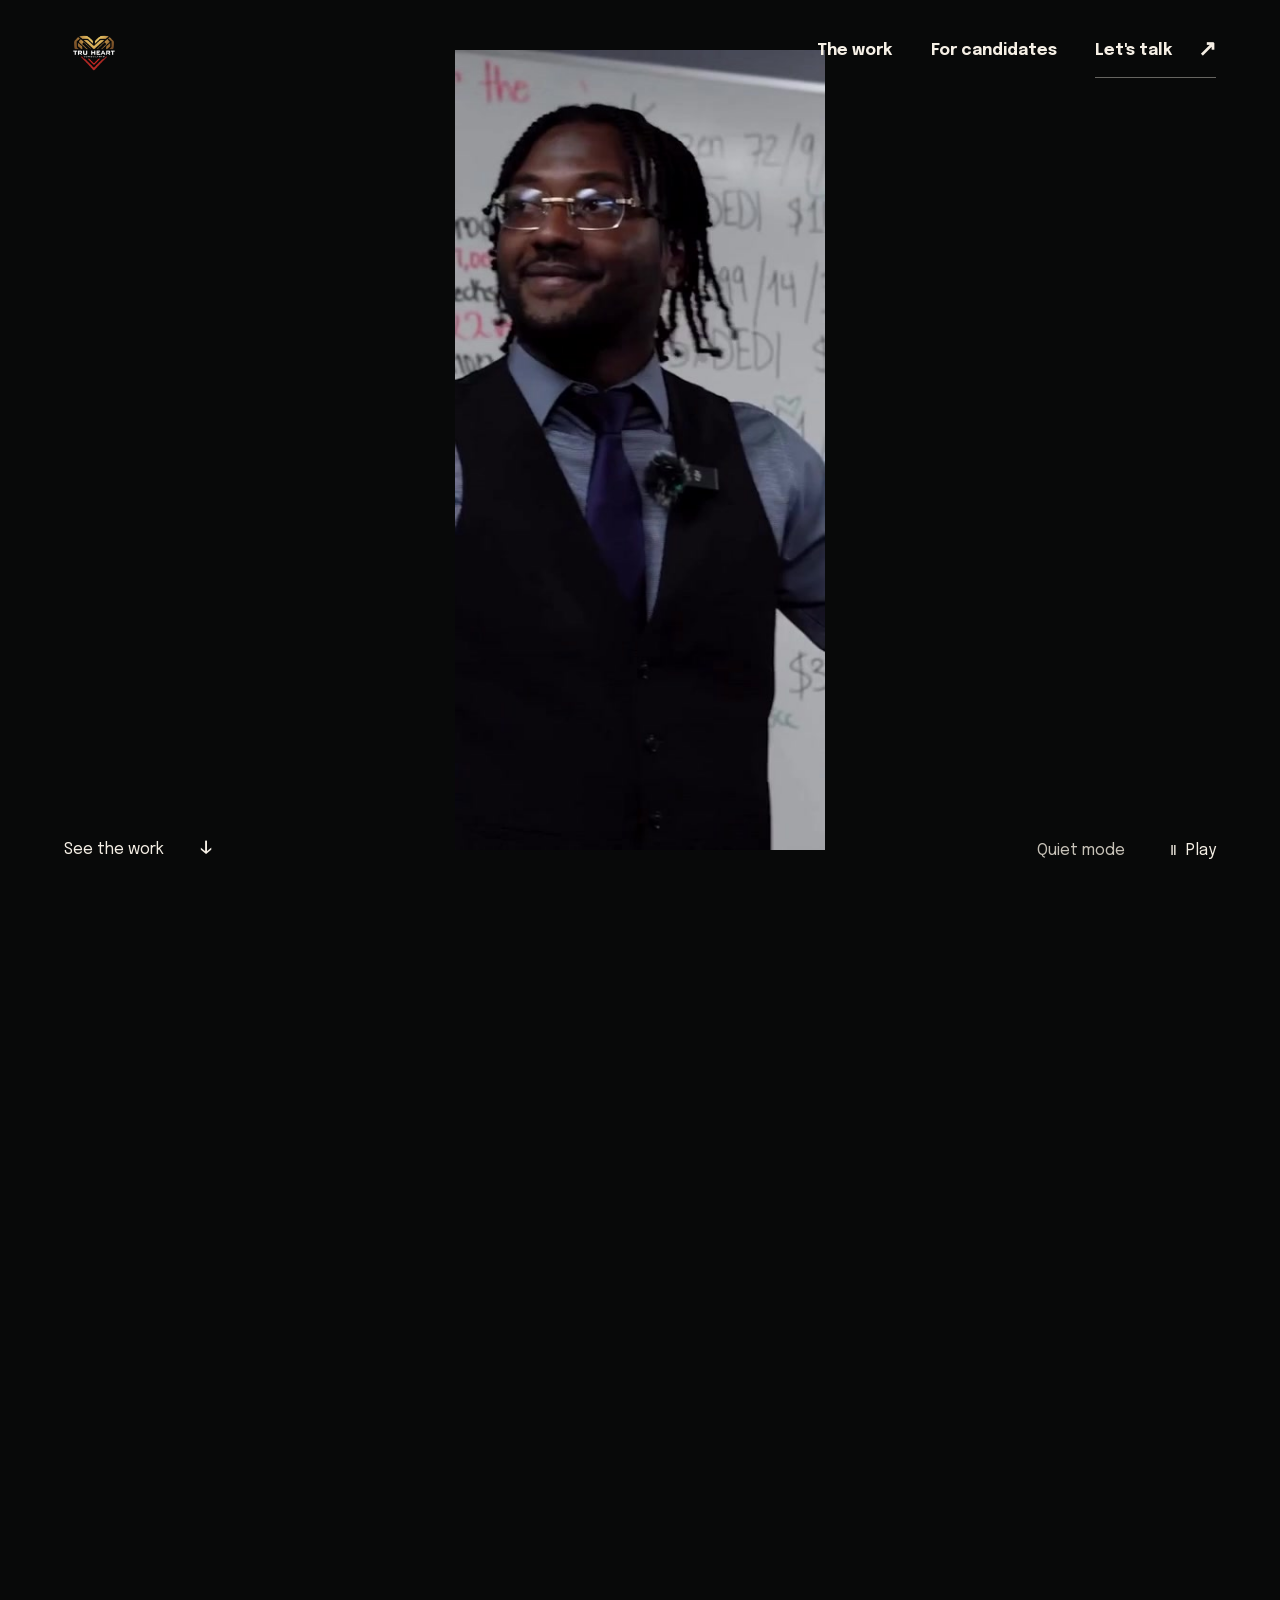
==== business.html @ 6ac36049 "Publish approved TruHeart website" ====
<!doctype html>
<html lang="en">
<head>
  <meta charset="utf-8">
  <meta name="viewport" content="width=device-width,initial-scale=1">
  <meta name="theme-color" content="#080909">
  <meta name="description" content="Retail Sales Consulting, Campaign Management and Business Leadership Coaching at TruHeart.">
  <title>TruHeart — For organizations</title>
  <link rel="icon" href="assets/brand/logo.png">
  <link rel="preload" href="assets/fonts/anton.woff2" as="font" type="font/woff2" crossorigin>
  <link rel="stylesheet" href="styles.css">
</head>
<body data-page="organization">
  <a class="skip" href="#offer">Skip to the work</a>
  <header class="mast" data-mast>
    <a class="brand" href="index.html" aria-label="TruHeart home"><img src="assets/brand/logo.png" width="746" height="746" alt="TruHeart Consulting"></a>
    <button class="menu" data-menu aria-expanded="false" aria-controls="site-nav">Menu</button>
    <nav id="site-nav" class="nav" aria-label="Main navigation"><a href="#offer">The work</a><a href="index.html">For candidates</a><a class="nav-action" href="https://truheartconsultinginc.com/contact">Let's talk <span aria-hidden="true">↗</span></a></nav>
  </header>

  <div class="cinema" aria-hidden="true">
    <div class="frame frame-opening is-current" data-world="opening" data-frozen><video class="scene-film" muted playsinline preload="none" data-landscape="assets/video/business-opening-desktop.mp4" data-portrait="assets/video/business-opening-mobile.mp4" data-poster-landscape="assets/images/business-opening-desktop-poster.jpg" data-poster-portrait="assets/images/business-opening-mobile-poster.jpg" poster="assets/images/business-opening-desktop-poster.jpg"></video></div>
    <div class="frame frame-voice" data-world="offer"><video class="scene-film" muted playsinline preload="none" data-landscape="assets/video/passage/teaching.mp4" data-portrait="assets/video/passage/teaching-portrait.mp4" data-poster-landscape="assets/images/passage/teaching.jpg" data-poster-portrait="assets/images/passage/teaching-portrait.jpg"></video></div>
    <div class="frame frame-practice" data-world="campaign"><video class="scene-film" muted playsinline preload="none" data-landscape="assets/video/passage/practice.mp4" data-portrait="assets/video/passage/practice-portrait.mp4" data-poster-landscape="assets/images/passage/practice.jpg" data-poster-portrait="assets/images/passage/practice-portrait.jpg"></video></div>
    <div class="frame frame-founder" data-world="leadership"><video class="scene-film" muted playsinline preload="none" data-landscape="assets/video/passage/teaching.mp4" data-portrait="assets/video/passage/teaching-portrait.mp4" data-poster-landscape="assets/images/passage/teaching.jpg" data-poster-portrait="assets/images/passage/teaching-portrait.jpg"></video></div>
    <div class="frame frame-finale" data-world="talk"><video class="scene-film" muted playsinline preload="none" data-landscape="assets/video/passage/together.mp4" data-portrait="assets/video/passage/together-portrait.mp4" data-poster-landscape="assets/images/passage/together.jpg" data-poster-portrait="assets/images/passage/together-portrait.jpg"></video></div>
  </div>

  <main class="journey">
    <section class="chapter chapter-opening" id="opening" data-chapter="opening" aria-label="Roman teaching inside the TruHeart room"><div class="scene scene-opening"><p class="sr-only">Silent footage shows Roman teaching inside the TruHeart room.</p><a class="continue" href="#offer">See the work <span aria-hidden="true">↓</span></a></div><noscript><img src="assets/images/business-opening-desktop-poster.jpg" alt="Roman teaching"></noscript></section>
    <section class="chapter" id="offer" data-chapter="offer"><div class="scene scene-voice"><p class="sr-only">Silent footage shows Roman coaching team members at TruHeart.</p><div class="display-group"><h1 class="display"><span>People</span><span>move business.</span></h1></div><div class="scene-copy"><h2 class="service-label">Retail Sales Consulting</h2><p>Build customer relationships.<br>Improve the everyday work of your retail team.</p><a class="text-link" href="#campaign">From the floor to the campaign <span aria-hidden="true">↓</span></a></div></div></section>
    <section class="chapter chapter-practice" id="campaign" data-chapter="campaign"><div class="scene scene-practice"><p class="sr-only">Silent footage shows team members rehearsing presentations and working together.</p><h2 class="display"><span>A plan.</span><span>Put into practice.</span></h2><div class="scene-copy"><h3 class="service-label">Campaign Management</h3><p>Planning, execution and campaign coordination, with performance tracking to keep the work in view.</p></div><a class="scene-next" href="#leadership">Next: Leadership coaching <span aria-hidden="true">↓</span></a></div></section>
    <section class="chapter chapter-founder" id="leadership" data-chapter="leadership"><div class="scene scene-founder"><p class="sr-only">Silent footage shows Roman leading a group discussion and team practice.</p><h2 class="display"><span>Leadership</span><span>lives here.</span></h2><div class="founder-story"><h3 class="service-label">Business Leadership Coaching</h3><p>Help people speak clearly, make decisions under pressure and develop the people around them.</p><p>TruHeart works with organizations on the skills their teams use every day.</p></div><a class="scene-next" href="#talk">Next: Start a conversation <span aria-hidden="true">↓</span></a></div></section>
    <section class="chapter chapter-end" id="talk" data-chapter="talk"><div class="scene scene-end"><p class="sr-only">Silent footage shows colleagues greeting and gathering together at TruHeart.</p><h2 class="display"><span>Bring your</span><span>team forward.</span></h2><div class="end-copy"><a class="act" href="https://truheartconsultinginc.com/contact">Start a conversation <span aria-hidden="true">↗</span></a><a class="aside" href="index.html">Looking for a place to grow? Step into the room.</a></div><footer class="colophon"><span>TruHeart Consulting</span><a href="index.html">Meet the people</a></footer></div></section>
  </main>
  <div class="film-controls"><button class="quiet-btn" type="button" data-quiet aria-pressed="false">Quiet mode</button><button class="film-btn" type="button" data-film-btn hidden>Pause</button></div>
  <script src="site.js"></script>
</body>
</html>
---- styles.css ----
@font-face{font-family:Anton;src:url("assets/fonts/anton.woff2") format("woff2");font-style:normal;font-weight:400;font-display:swap}
@font-face{font-family:Epilogue;src:url("assets/fonts/epilogue-400.woff2") format("woff2");font-style:normal;font-weight:400;font-display:swap}
@font-face{font-family:Epilogue;src:url("assets/fonts/epilogue-700.woff2") format("woff2");font-style:normal;font-weight:700;font-display:swap}
:root{--ink:#080909;--paper:#f5efe5;--muted:#c7c2b8;--gold:#cfad72;--gutter:clamp(24px,5vw,88px)}
*{box-sizing:border-box}
/* Owner rule: plain letterforms, no strokes or shadow-based halos. See AGENTS.md. */
*,*::before,*::after{text-shadow:none;-webkit-text-stroke-width:0}
html{background:var(--ink);color:var(--paper);scroll-behavior:auto}
body{margin:0;font-family:Epilogue,"Segoe UI",sans-serif;font-size:18px;line-height:1.5;background:var(--ink)}
body,a,button{-webkit-tap-highlight-color:transparent}
button,a{touch-action:manipulation}
a{color:inherit}
button{font:inherit}
button:focus-visible,a:focus-visible{outline:2px solid var(--gold);outline-offset:7px}
button[hidden],.detail[hidden]{display:none}
img,video{display:block;max-width:100%}
.skip{position:fixed;top:12px;left:12px;z-index:100;padding:12px 20px;background:var(--paper);color:var(--ink);transform:translateY(-160%)}
.skip:focus{transform:none}
.mast{position:fixed;z-index:40;top:0;left:0;width:100%;display:flex;align-items:center;justify-content:space-between;padding:22px var(--gutter);gap:24px;isolation:isolate}
.brand{width:58px;flex:none;display:block}
.brand img{width:100%;height:auto}
.nav{display:flex;align-items:center;gap:clamp(22px,3vw,48px)}
.nav a{text-decoration:none;font-size:16px;font-weight:700;transition:color .2s}
.nav a:hover{color:var(--gold)}
.nav-action{border-bottom:1px solid #f5efe566;padding:10px 0;display:flex;align-items:center;gap:26px}
.nav-action span{font-size:22px}
.menu{display:none;background:none;color:var(--paper);border:0;padding:12px 0;font-size:16px;cursor:pointer}
.cinema{display:none}
.chapter{position:relative;min-height:100vh}
.scene{padding:120px var(--gutter) 80px}
.display{font-family:Anton,Impact,sans-serif;font-weight:400;text-transform:uppercase;font-size:clamp(68px,9vw,160px);line-height:.95;letter-spacing:-.01em;margin:0}
.display span{display:block}
.scene p{margin:0 0 1em}
.scene-copy{max-width:350px}
.scene-copy p{font-size:clamp(18px,1.6vw,23px);line-height:1.5}
.text-link{border:0;padding:10px 0;background:none;text-align:left;color:var(--paper);text-decoration:none;font-size:16px;font-weight:700;cursor:pointer;display:inline-flex;align-items:center;gap:24px;border-bottom:1px solid #f5efe56b}
.text-link span{font-size:20px;transition:transform .25s}
.text-link:hover span{transform:translateY(3px)}
.service-label{font-size:clamp(18px,2vw,27px);line-height:1.2;font-weight:700;margin:0 0 22px}
.act{display:inline-flex;justify-content:space-between;align-items:center;gap:50px;padding:18px 28px;font-weight:700;font-size:18px;text-decoration:none;border:1px solid #f5efe580;background:var(--paper);color:var(--ink);transition:background .25s,color .25s}
.act:hover{background:var(--gold);border-color:var(--gold)}
.act span{font-size:25px}
.aside{display:block;margin-top:22px;font-size:16px;text-decoration:none;color:var(--muted);max-width:38ch}
.aside:hover{color:var(--paper)}
.colophon{display:flex;align-items:center;gap:28px;font-size:14px;color:var(--muted)}
.colophon a{text-decoration:none}
.film-controls{position:fixed;right:var(--gutter);bottom:25px;z-index:45;display:flex;align-items:center;gap:22px}
.quiet-btn{border:0;background:none;color:var(--muted);font:inherit;font-size:16px;padding:12px 0;cursor:pointer}
.film-btn{display:block;padding:12px 0 12px 14px;background:none;border:none;color:var(--paper);font-size:16px;cursor:pointer}
.film-btn::before{content:"Ⅱ";font-size:14px;display:inline-block;width:25px}
.film-btn[data-state="paused"]::before{content:"▶"}
.film-btn[data-state="ended"]::before{content:"↻";font-size:20px}
.continue{display:inline-flex;align-items:center;gap:35px;color:var(--paper);font-size:16px;text-decoration:none}
.continue span{font-size:24px}
.detail{max-width:420px;font-size:17px;line-height:1.5;margin-top:20px}
.founder-story{max-width:430px}
.founder-story p{font-size:18px}
.story-opening{font-size:24px!important;font-weight:700}
.founder-signature{font-size:18px;font-weight:700}
.founder-signature span{display:block;font-size:14px;font-weight:400;color:var(--muted);margin-top:6px}

/* One shared screen; native document scroll is the scene clock. */
.has-cinema .cinema{display:block;position:fixed;inset:0;z-index:0;background:var(--ink);overflow:hidden}
.has-cinema .frame{position:absolute;inset:0;opacity:0;visibility:hidden;overflow:hidden;background:var(--ink);will-change:opacity}
.has-cinema .frame.is-current{visibility:visible}
.frame .scene-film{height:100%;width:100%;object-fit:contain;object-position:center;background:var(--ink)}
.frame-opening{display:grid;place-items:center}
.frame-opening .scene-film{width:100%;height:min(62.5vw,100dvh,900px);object-fit:contain;object-position:center;max-height:900px}
.frame-voice .scene-film{object-position:center 40%}
.has-cinema .journey{position:relative;z-index:2}
.has-cinema .chapter{height:150svh;min-height:0;pointer-events:none}
.has-cinema .chapter-opening{height:115svh}
.has-cinema .chapter-practice{height:170svh}
.has-cinema .chapter-founder{height:160svh}
.has-cinema .chapter-end{height:100svh}
.has-cinema .scene{position:fixed;inset:0;width:100%;height:100dvh;padding:0;opacity:0;visibility:hidden;pointer-events:none;will-change:opacity,transform}
.has-cinema .scene.is-active{visibility:visible}
.has-cinema .scene.is-readable a,.has-cinema .scene.is-readable button{pointer-events:auto}
.has-cinema .scene-opening{opacity:1}
.scene-opening .continue{position:absolute;bottom:32px;left:var(--gutter);opacity:0;transform:translateY(10px);transition:opacity .6s,transform .6s}
.opening-complete .scene-opening .continue{opacity:1;transform:none}
.has-cinema .scene-voice .display-group{position:absolute;left:var(--gutter);bottom:12vh;width:86vw}
.has-cinema .scene-voice .display{font-size:clamp(82px,11.4vw,188px);line-height:.9}
.has-cinema .scene-voice .scene-copy{position:absolute;right:var(--gutter);top:23vh;max-width:340px}
.has-cinema .scene-practice .display{position:absolute;left:var(--gutter);bottom:29vh;font-size:clamp(65px,7.3vw,128px)}
.has-cinema .scene-practice .scene-copy{position:absolute;right:var(--gutter);bottom:17vh;max-width:350px}
.has-cinema .scene-practice .role-details{position:absolute;left:var(--gutter);bottom:15vh;max-width:540px}
.has-cinema .scene-founder .display{position:absolute;left:var(--gutter);bottom:24vh;font-size:clamp(96px,12vw,195px);line-height:.88}
.has-cinema .founder-story{position:absolute;right:var(--gutter);bottom:22vh;max-width:390px}
.has-cinema .founder-signature{position:absolute;left:var(--gutter);bottom:11vh}
.has-cinema .scene-end .display{position:absolute;left:var(--gutter);bottom:19vh;font-size:clamp(85px,9.5vw,165px);line-height:.9}
.has-cinema .end-copy{position:absolute;bottom:15vh;right:var(--gutter);max-width:390px}
.end-copy>p{font-size:21px}
.has-cinema .colophon{position:absolute;left:var(--gutter);bottom:30px}
.has-cinema .display span{transform:translate3d(0,calc(var(--enter,0)*55px),0);opacity:calc(1 - var(--enter,0));}
.has-cinema .display span:nth-child(2){transform:translate3d(0,calc(var(--enter,0)*85px),0)}
.has-cinema .scene-copy,.has-cinema .founder-story{transform:translate3d(0,calc(var(--enter,0)*25px),0)}
[data-page="organization"] .scene-voice .display{font-size:clamp(78px,9vw,154px)}
[data-page="organization"] .scene-practice .display{font-size:clamp(68px,8vw,140px)}
[data-page="organization"] .scene-founder .display{font-size:clamp(72px,8vw,144px)}
[data-page="organization"] .scene-end .display{font-size:clamp(75px,9vw,155px)}
[data-page="organization"] .chapter-opening{height:105svh}

@media(max-width:900px){
  .mast{padding:16px 24px}
  .brand{width:50px}
  .menu{display:block;position:relative;z-index:2}
  .nav{position:absolute;top:0;right:0;width:100%;height:100dvh;background:#080909f7;padding:110px 32px 80px;display:flex;flex-direction:column;align-items:flex-start;justify-content:center;gap:30px;transform:translateY(-105%);visibility:hidden;transition:transform .5s cubic-bezier(.16,1,.3,1),visibility .5s}
  .nav a{font-family:Anton,Impact,sans-serif;font-weight:400;font-size:clamp(30px,7vw,55px);line-height:1.1;text-shadow:none}
  .nav-action{width:100%;margin-top:15px;padding:18px 0}
  .mast.is-open .nav{transform:translateY(0);visibility:visible}
  .mast.is-open .brand{position:relative;z-index:2}
  .has-cinema .scene-voice .display,.has-cinema .scene-voice .display{font-size:clamp(68px,11vw,98px)}
  .has-cinema .scene-voice .scene-copy{top:20vh;max-width:35vw}
  .has-cinema .scene-practice .role-details{max-width:36vw}
  .has-cinema .founder-story{max-width:40vw}
  .founder-story p{font-size:16px}
  .has-cinema .scene-founder .display{font-size:11vw}
}
@media(orientation:portrait){
  .frame-opening .scene-film{height:min(calc(844 / 390 * 100vw),100dvh,844px);max-height:844px}
  .frame .scene-film{object-fit:cover;object-position:center}
  .frame-opening .scene-film{object-fit:contain}
  .frame-finale .scene-film{position:absolute;inset:0;height:100%;object-fit:cover}
  .has-cinema .chapter{height:140svh}
  .has-cinema .chapter-practice,.has-cinema .chapter-founder{height:165svh}
  .has-cinema .chapter-end{height:100svh}
  .has-cinema .scene-voice .display-group{left:var(--gutter);bottom:30vh;width:calc(100% - 2*var(--gutter))}
  .has-cinema .scene-voice .display{font-size:clamp(62px,15.5vw,96px);line-height:.92}
  .has-cinema .scene-voice .scene-copy{top:auto;left:var(--gutter);right:var(--gutter);bottom:10vh;max-width:340px}
  .scene-copy p{font-size:17px;line-height:1.45}
  .has-cinema .scene-practice .display{left:var(--gutter);top:auto;bottom:44vh;font-size:clamp(48px,12vw,74px)}
  .has-cinema .scene-practice .scene-copy{left:var(--gutter);right:var(--gutter);bottom:19vh;max-width:350px}
  .has-cinema .scene-practice .role-details{left:var(--gutter);right:var(--gutter);bottom:10vh;max-width:none}
  .detail{padding:18px;background:#080909ed;position:absolute;bottom:100%;font-size:16px;max-height:40vh;overflow:auto;border-left:1px solid var(--gold)}
  .has-cinema .scene-founder .display{left:var(--gutter);top:auto;bottom:40vh;font-size:clamp(66px,18vw,120px);line-height:.88}
  .has-cinema .founder-story{left:var(--gutter);right:var(--gutter);bottom:13vh;max-width:390px}
  .founder-story p{font-size:16px;line-height:1.4;margin-bottom:12px}
  .story-opening{font-size:19px!important}
  .has-cinema .founder-signature{left:var(--gutter);bottom:5vh;font-size:15px}
  .founder-signature span{font-size:14px;margin-top:2px}
  .has-cinema .scene-end .display{left:var(--gutter);right:var(--gutter);top:50vh;bottom:auto;font-size:clamp(58px,14.5vw,95px)}
  .has-cinema .end-copy{left:var(--gutter);right:var(--gutter);bottom:11vh}
  .end-copy>p{font-size:16px;max-width:29ch}
  .act{font-size:16px;gap:15px;padding:15px 18px;line-height:1.35;width:100%;max-width:440px}
  .aside{font-size:16px;line-height:1.4;margin-top:15px;max-width:35ch}
  .has-cinema .colophon{bottom:20px;left:var(--gutter);font-size:14px;gap:20px}
  .film-controls{right:24px;bottom:18px}
  [data-scene="opening"] .film-controls{bottom:70px}
  .scene-opening .continue{bottom:136px}
  .film-btn{font-size:16px}
  .colophon>span{display:none}
  [data-page="organization"] .scene-voice .display{font-size:clamp(52px,12.2vw,88px)}
  [data-page="organization"] .scene-voice .display-group{bottom:39vh}
  [data-page="organization"] .scene-voice .scene-copy{bottom:10vh}
  [data-page="organization"] .scene-practice .display{font-size:clamp(47px,11.2vw,78px);bottom:41vh}
  [data-page="organization"] .scene-founder .display{font-size:clamp(52px,12vw,86px);bottom:46vh}
  [data-page="organization"] .scene-end .display{font-size:clamp(48px,11.3vw,80px);top:49vh}
  .service-label{font-size:18px;margin-bottom:16px}
}
@media(max-height:650px) and (orientation:landscape){
  .has-cinema .scene-voice .display{font-size:12vh}
  .has-cinema .scene-voice .scene-copy{top:23vh;max-width:30vw}
  .scene-copy p,.founder-story p{font-size:16px}
  .has-cinema .scene-founder .display{font-size:16vh}
  .has-cinema .scene-practice .display{font-size:11vh;top:17vh}
  .has-cinema .scene-end .display{font-size:15vh;top:19vh}
  .has-cinema .end-copy{bottom:14vh}
}
@media(max-height:760px) and (orientation:portrait){
  [data-page="candidate"] .scene-voice .display-group{bottom:34vh}
  [data-page="candidate"] .scene-practice .display{bottom:48vh}
  [data-page="candidate"] .scene-founder .display{bottom:calc(40vh + 60px)}
  [data-page="candidate"] .founder-story{bottom:calc(13vh + 24px)}
  [data-page="candidate"] .founder-signature{bottom:calc(5vh + 20px)}
  [data-page="candidate"] .scene-end .display{top:calc(50vh - 55px)}
}
[data-motion="quiet"] .display span,[data-motion="quiet"] .display span:nth-child(2),[data-motion="quiet"] .scene-copy,[data-motion="quiet"] .founder-story{transform:none}
[data-motion="quiet"] .nav,[data-motion="quiet"] .continue,[data-motion="quiet"] .text-link span{transition:none}
.frame-native .scene-film{object-fit:contain;object-position:center}

:is(a,button,[tabindex="-1"]):focus-visible{outline:2px solid var(--gold);outline-offset:3px;box-shadow:0 0 0 5px var(--ink)}
.film-controls[hidden]{display:none}
.sr-only,.scene-next{position:absolute;width:1px;height:1px;padding:0;margin:-1px;overflow:hidden;clip-path:inset(50%);white-space:nowrap;border:0}
.scene-next:focus-visible{width:auto;height:auto;margin:0;padding:12px 18px;clip-path:none;white-space:normal;left:var(--gutter);bottom:80px;z-index:50;max-width:calc(100% - 2*var(--gutter));background:var(--ink);color:var(--paper);text-shadow:none}
@media(max-width:900px){
  .nav{overflow-y:auto;overscroll-behavior:contain}
}

/* Only cramped/zoomed viewports reflow the existing copy into document order. */
[data-layout="flow"] .chapter{height:auto;min-height:100svh;pointer-events:auto}
[data-layout="flow"] .scene{position:relative;inset:auto;min-height:100svh;height:auto;width:100%;padding:100px var(--gutter) 100px;display:flex;flex-direction:column;justify-content:flex-end;gap:24px;pointer-events:auto;will-change:auto}
[data-layout="flow"] .scene :is(.display-group,.display,.scene-copy,.role-details,.founder-story,.founder-signature,.end-copy,.colophon){position:static;inset:auto;width:100%;max-width:none;margin:0;transform:none}
[data-layout="flow"] .scene .display{font-size:clamp(36px,12vw,64px);line-height:1;overflow-wrap:break-word}
[data-layout="flow"] .scene .display span{transform:none;opacity:1}
[data-layout="flow"] .detail{position:static;inset:auto;max-height:none;max-width:100%;overflow:visible}
[data-layout="flow"] .act{width:100%;max-width:100%;gap:16px;padding:16px}
[data-layout="flow"] .text-link{max-width:100%}
[data-layout="flow"] .colophon{flex-wrap:wrap}
[data-layout="flow"] .film-controls{bottom:8px;right:24px;padding:0 8px;max-width:calc(100% - 48px);background:#080909f2}
[data-layout="flow"] .scene-opening .continue{position:static;opacity:1;transform:none}
[data-layout="flow"] .scene-next{position:static;width:auto;height:auto;margin:0;padding:10px 0;overflow:visible;clip-path:none;white-space:normal;max-width:100%}
[data-layout="flow"] .nav{justify-content:flex-start}
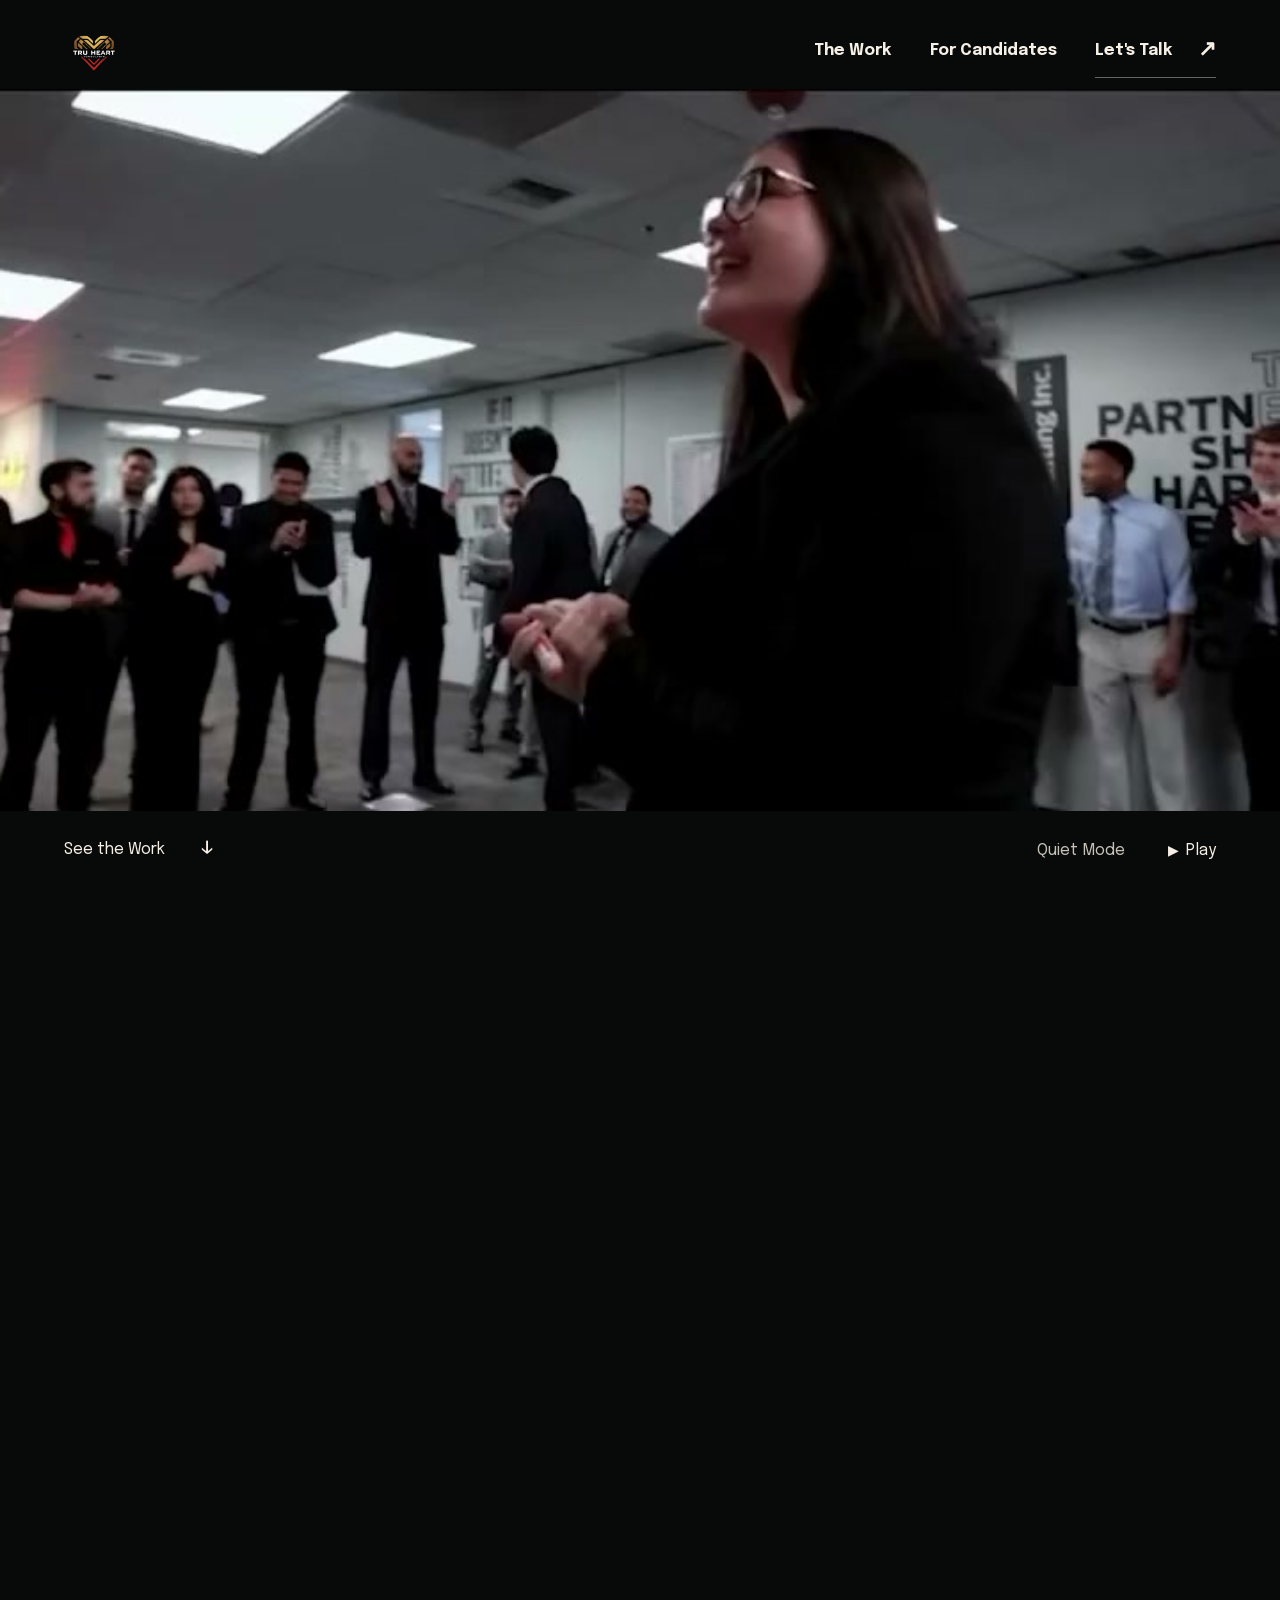
==== commit 9a2b82fc: "Give Organizations its own footage and title-case labels" ====
--- a/business.html
+++ b/business.html
@@ -5,35 +5,35 @@
   <meta name="viewport" content="width=device-width,initial-scale=1">
   <meta name="theme-color" content="#080909">
   <meta name="description" content="Retail Sales Consulting, Campaign Management and Business Leadership Coaching at TruHeart.">
-  <title>TruHeart — For organizations</title>
+  <title>TruHeart — For Organizations</title>
   <link rel="icon" href="assets/brand/logo.png">
   <link rel="preload" href="assets/fonts/anton.woff2" as="font" type="font/woff2" crossorigin>
   <link rel="stylesheet" href="styles.css">
 </head>
 <body data-page="organization">
-  <a class="skip" href="#offer">Skip to the work</a>
+  <a class="skip" href="#offer">Skip to the Work</a>
   <header class="mast" data-mast>
-    <a class="brand" href="index.html" aria-label="TruHeart home"><img src="assets/brand/logo.png" width="746" height="746" alt="TruHeart Consulting"></a>
+    <a class="brand" href="index.html" aria-label="TruHeart Home"><img src="assets/brand/logo.png" width="746" height="746" alt="TruHeart Consulting"></a>
     <button class="menu" data-menu aria-expanded="false" aria-controls="site-nav">Menu</button>
-    <nav id="site-nav" class="nav" aria-label="Main navigation"><a href="#offer">The work</a><a href="index.html">For candidates</a><a class="nav-action" href="https://truheartconsultinginc.com/contact">Let's talk <span aria-hidden="true">↗</span></a></nav>
+    <nav id="site-nav" class="nav" aria-label="Main Navigation"><a href="#offer">The Work</a><a href="index.html">For Candidates</a><a class="nav-action" href="https://truheartconsultinginc.com/contact">Let's Talk <span aria-hidden="true">↗</span></a></nav>
   </header>
 
   <div class="cinema" aria-hidden="true">
-    <div class="frame frame-opening is-current" data-world="opening" data-frozen><video class="scene-film" muted playsinline preload="none" data-landscape="assets/video/business-opening-desktop.mp4" data-portrait="assets/video/business-opening-mobile.mp4" data-poster-landscape="assets/images/business-opening-desktop-poster.jpg" data-poster-portrait="assets/images/business-opening-mobile-poster.jpg" poster="assets/images/business-opening-desktop-poster.jpg"></video></div>
-    <div class="frame frame-voice" data-world="offer"><video class="scene-film" muted playsinline preload="none" data-landscape="assets/video/passage/teaching.mp4" data-portrait="assets/video/passage/teaching-portrait.mp4" data-poster-landscape="assets/images/passage/teaching.jpg" data-poster-portrait="assets/images/passage/teaching-portrait.jpg"></video></div>
-    <div class="frame frame-practice" data-world="campaign"><video class="scene-film" muted playsinline preload="none" data-landscape="assets/video/passage/practice.mp4" data-portrait="assets/video/passage/practice-portrait.mp4" data-poster-landscape="assets/images/passage/practice.jpg" data-poster-portrait="assets/images/passage/practice-portrait.jpg"></video></div>
-    <div class="frame frame-founder" data-world="leadership"><video class="scene-film" muted playsinline preload="none" data-landscape="assets/video/passage/teaching.mp4" data-portrait="assets/video/passage/teaching-portrait.mp4" data-poster-landscape="assets/images/passage/teaching.jpg" data-poster-portrait="assets/images/passage/teaching-portrait.jpg"></video></div>
-    <div class="frame frame-finale" data-world="talk"><video class="scene-film" muted playsinline preload="none" data-landscape="assets/video/passage/together.mp4" data-portrait="assets/video/passage/together-portrait.mp4" data-poster-landscape="assets/images/passage/together.jpg" data-poster-portrait="assets/images/passage/together-portrait.jpg"></video></div>
+    <div class="frame frame-opening is-current frame-native" data-world="opening" data-frozen><video class="scene-film" muted playsinline preload="none" data-landscape="assets/video/organization/opening-wide-7854b02f1c3a.mp4" data-portrait="assets/video/organization/opening-portrait-7db914291743.mp4" data-poster-landscape="assets/images/organization/opening-wide-69453eec1ac0.jpg" data-poster-portrait="assets/images/organization/opening-portrait-459eb8bbced4.jpg" poster="assets/images/organization/opening-wide-69453eec1ac0.jpg"></video></div>
+    <div class="frame frame-voice frame-native" data-world="offer" data-frozen><video class="scene-film" muted playsinline preload="none" data-landscape="assets/video/organization/offer-wide-6d34cde7a575.mp4" data-portrait="assets/video/organization/offer-portrait-bb362e7b0671.mp4" data-poster-landscape="assets/images/organization/offer-wide-4f19bcd829d2.jpg" data-poster-portrait="assets/images/organization/offer-portrait-619bfde5b1be.jpg" poster="assets/images/organization/offer-wide-4f19bcd829d2.jpg"></video></div>
+    <div class="frame frame-practice frame-native" data-world="campaign" data-frozen><video class="scene-film" muted playsinline preload="none" data-landscape="assets/video/organization/campaign-portrait-1525d8dcee7f.mp4" data-portrait="assets/video/organization/campaign-portrait-1525d8dcee7f.mp4" data-poster-landscape="assets/images/organization/campaign-portrait-2dfbf00b728f.jpg" data-poster-portrait="assets/images/organization/campaign-portrait-2dfbf00b728f.jpg" poster="assets/images/organization/campaign-portrait-2dfbf00b728f.jpg"></video></div>
+    <div class="frame frame-founder frame-native" data-world="leadership" data-frozen><video class="scene-film" muted playsinline preload="none" data-landscape="assets/video/organization/leadership-native-3e8aef7a0614.mp4" data-portrait="assets/video/organization/leadership-native-3e8aef7a0614.mp4" data-poster-landscape="assets/images/organization/leadership-native-03c6ff42e79a.jpg" data-poster-portrait="assets/images/organization/leadership-native-03c6ff42e79a.jpg" poster="assets/images/organization/leadership-native-03c6ff42e79a.jpg"></video></div>
+    <div class="frame frame-finale frame-native" data-world="talk" data-frozen><video class="scene-film" muted playsinline preload="none" data-landscape="assets/video/organization/talk-wide-fd6e5335a748.mp4" data-portrait="assets/video/organization/talk-wide-fd6e5335a748.mp4" data-poster-landscape="assets/images/organization/talk-wide-8c4b6f8a5e4a.jpg" data-poster-portrait="assets/images/organization/talk-wide-8c4b6f8a5e4a.jpg" poster="assets/images/organization/talk-wide-8c4b6f8a5e4a.jpg"></video></div>
   </div>
 
   <main class="journey">
-    <section class="chapter chapter-opening" id="opening" data-chapter="opening" aria-label="Roman teaching inside the TruHeart room"><div class="scene scene-opening"><p class="sr-only">Silent footage shows Roman teaching inside the TruHeart room.</p><a class="continue" href="#offer">See the work <span aria-hidden="true">↓</span></a></div><noscript><img src="assets/images/business-opening-desktop-poster.jpg" alt="Roman teaching"></noscript></section>
-    <section class="chapter" id="offer" data-chapter="offer"><div class="scene scene-voice"><p class="sr-only">Silent footage shows Roman coaching team members at TruHeart.</p><div class="display-group"><h1 class="display"><span>People</span><span>move business.</span></h1></div><div class="scene-copy"><h2 class="service-label">Retail Sales Consulting</h2><p>Build customer relationships.<br>Improve the everyday work of your retail team.</p><a class="text-link" href="#campaign">From the floor to the campaign <span aria-hidden="true">↓</span></a></div></div></section>
-    <section class="chapter chapter-practice" id="campaign" data-chapter="campaign"><div class="scene scene-practice"><p class="sr-only">Silent footage shows team members rehearsing presentations and working together.</p><h2 class="display"><span>A plan.</span><span>Put into practice.</span></h2><div class="scene-copy"><h3 class="service-label">Campaign Management</h3><p>Planning, execution and campaign coordination, with performance tracking to keep the work in view.</p></div><a class="scene-next" href="#leadership">Next: Leadership coaching <span aria-hidden="true">↓</span></a></div></section>
-    <section class="chapter chapter-founder" id="leadership" data-chapter="leadership"><div class="scene scene-founder"><p class="sr-only">Silent footage shows Roman leading a group discussion and team practice.</p><h2 class="display"><span>Leadership</span><span>lives here.</span></h2><div class="founder-story"><h3 class="service-label">Business Leadership Coaching</h3><p>Help people speak clearly, make decisions under pressure and develop the people around them.</p><p>TruHeart works with organizations on the skills their teams use every day.</p></div><a class="scene-next" href="#talk">Next: Start a conversation <span aria-hidden="true">↓</span></a></div></section>
-    <section class="chapter chapter-end" id="talk" data-chapter="talk"><div class="scene scene-end"><p class="sr-only">Silent footage shows colleagues greeting and gathering together at TruHeart.</p><h2 class="display"><span>Bring your</span><span>team forward.</span></h2><div class="end-copy"><a class="act" href="https://truheartconsultinginc.com/contact">Start a conversation <span aria-hidden="true">↗</span></a><a class="aside" href="index.html">Looking for a place to grow? Step into the room.</a></div><footer class="colophon"><span>TruHeart Consulting</span><a href="index.html">Meet the people</a></footer></div></section>
+    <section class="chapter chapter-opening" id="opening" data-chapter="opening" aria-label="TruHeart Team Workshop"><div class="scene scene-opening"><p class="sr-only">Silent footage shows team members presenting and listening at a TruHeart workshop.</p><a class="continue" href="#offer">See the Work <span aria-hidden="true">↓</span></a></div><noscript><img src="assets/images/organization/opening-wide-69453eec1ac0.jpg" alt="TruHeart Team Workshop"></noscript></section>
+    <section class="chapter" id="offer" data-chapter="offer"><div class="scene scene-voice"><p class="sr-only">Silent footage shows colleagues responding during a TruHeart workshop.</p><div class="display-group"><h1 class="display"><span>People</span><span>Move Business.</span></h1></div><div class="scene-copy"><h2 class="service-label">Retail Sales Consulting</h2><p>Build customer relationships.<br>Improve the everyday work of your retail team.</p><a class="text-link" href="#campaign">From the Floor to the Campaign <span aria-hidden="true">↓</span></a></div></div></section>
+    <section class="chapter chapter-practice" id="campaign" data-chapter="campaign"><div class="scene scene-practice"><p class="sr-only">Silent footage shows colleagues using a tablet and reviewing notes.</p><h2 class="display"><span>A Plan.</span><span>Put into Practice.</span></h2><div class="scene-copy"><h3 class="service-label">Campaign Management</h3><p>Planning, execution and campaign coordination, with performance tracking to keep the work in view.</p></div><a class="scene-next" href="#leadership">Next: Leadership Coaching <span aria-hidden="true">↓</span></a></div></section>
+    <section class="chapter chapter-founder" id="leadership" data-chapter="leadership"><div class="scene scene-founder"><p class="sr-only">Silent footage shows a TruHeart speaker addressing colleagues at a whiteboard.</p><h2 class="display"><span>Leadership</span><span>Lives Here.</span></h2><div class="founder-story"><h3 class="service-label">Business Leadership Coaching</h3><p>Help people speak clearly, make decisions under pressure and develop the people around them.</p><p>TruHeart works with organizations on the skills their teams use every day.</p></div><a class="scene-next" href="#talk">Next: Start a Conversation <span aria-hidden="true">↓</span></a></div></section>
+    <section class="chapter chapter-end" id="talk" data-chapter="talk"><div class="scene scene-end"><p class="sr-only">Silent footage shows team members greeting and responding to one another at the workshop.</p><h2 class="display"><span>Bring Your</span><span>Team Forward.</span></h2><div class="end-copy"><a class="act" href="https://truheartconsultinginc.com/contact">Start a Conversation <span aria-hidden="true">↗</span></a><a class="aside" href="index.html">Looking for a Place to Grow? Step into the Room.</a></div><footer class="colophon"><span>TruHeart Consulting</span><a href="index.html">Meet the People</a></footer></div></section>
   </main>
-  <div class="film-controls"><button class="quiet-btn" type="button" data-quiet aria-pressed="false">Quiet mode</button><button class="film-btn" type="button" data-film-btn hidden>Pause</button></div>
+  <div class="film-controls"><button class="quiet-btn" type="button" data-quiet aria-pressed="false">Quiet Mode</button><button class="film-btn" type="button" data-film-btn hidden>Pause</button></div>
   <script src="site.js"></script>
 </body>
 </html>
--- a/styles.css
+++ b/styles.css
@@ -101,6 +101,13 @@
 [data-page="organization"] .scene-end .display{font-size:clamp(75px,9vw,155px)}
 [data-page="organization"] .chapter-opening{height:105svh}
 
+/* Keep the desktop disclosure button fixed while its answer opens below it. */
+@media(orientation:landscape){
+  .has-cinema[data-layout="cinema"] [data-page="candidate"] .scene-practice .detail{position:absolute;top:100%;bottom:auto;left:0;width:min(420px,55vw);max-width:none;margin-top:8px}
+  .has-cinema[data-layout="cinema"] [data-page="candidate"] .scene-practice .detail p{margin-bottom:0}
+  .has-cinema[data-layout="cinema"] [data-page="candidate"] .scene-practice .scene-next:focus-visible{top:120px;bottom:auto}
+}
+
 @media(max-width:900px){
   .mast{padding:16px 24px}
   .brand{width:50px}
